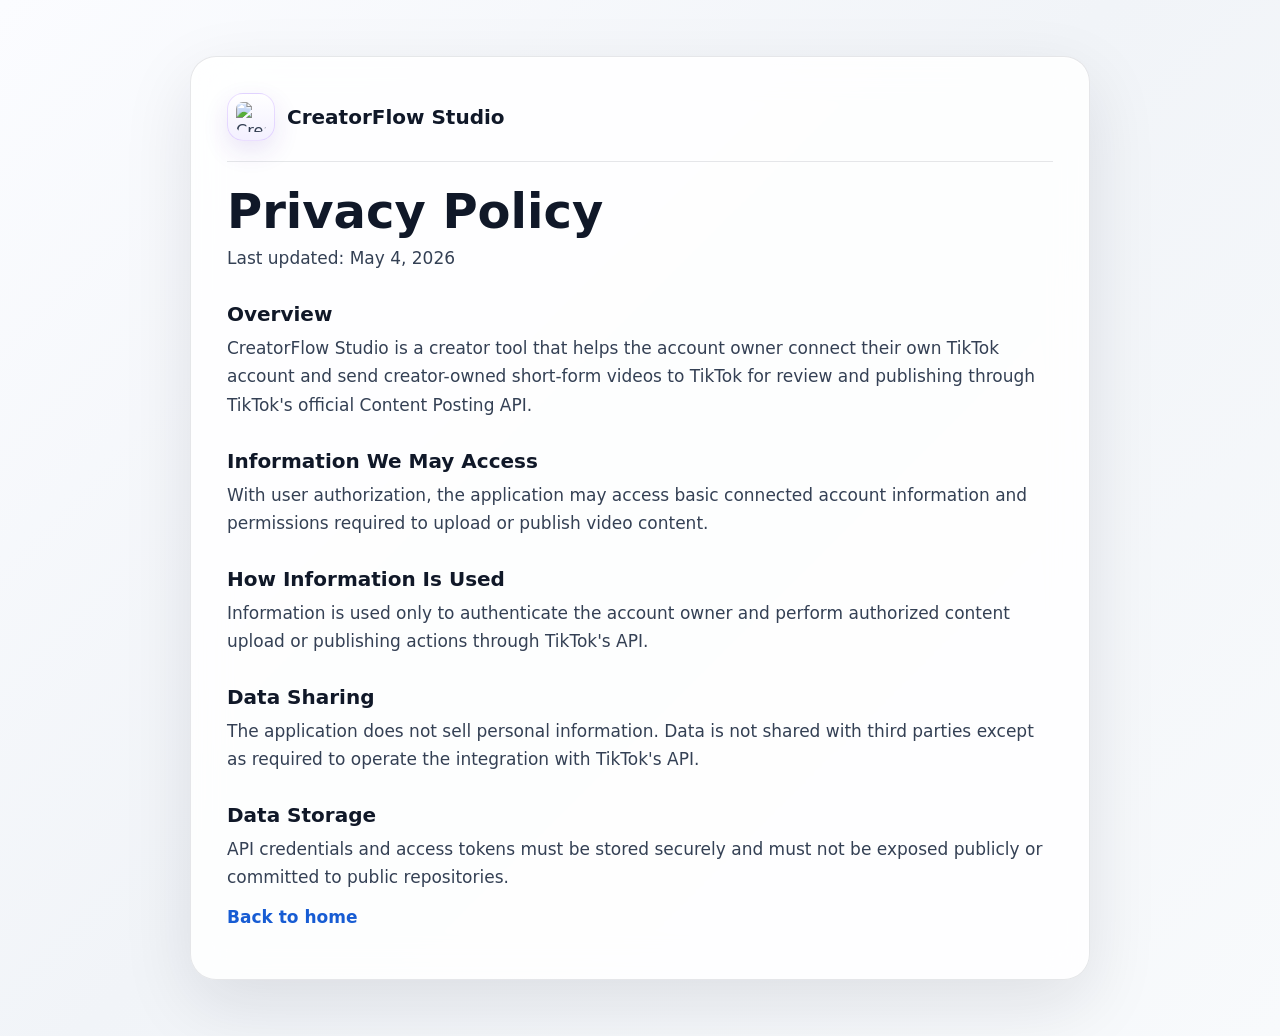
==== privacy/index.html @ 7079696f "deploy: 5b83715f78d4d8fff98981a2d959381d075ca284" ====
<!DOCTYPE html>
<html lang="en">
<head>
  <meta charset="UTF-8" />
  <link rel="icon" type="image/svg+xml" href="/creatorflow-studio/favicon.svg" />
  <meta name="viewport" content="width=device-width, initial-scale=1.0" />
  <title>CreatorFlow Studio | Privacy Policy</title>
  <style>
    :root {
      --font-sans: -apple-system, BlinkMacSystemFont, "SF Pro Display", "SF Pro Text", Inter, system-ui, sans-serif;
      --ink: #101828;
      --text: #344054;
      --muted: #667085;
      --border: rgba(16, 24, 40, 0.1);
      --shadow: 0 24px 70px rgba(15, 23, 42, 0.1), 0 1px 0 rgba(255, 255, 255, 0.86) inset;
    }
    * {
      box-sizing: border-box;
    }
    body {
      margin: 0;
      font-family: var(--font-sans);
      background: linear-gradient(135deg, #fbfcff 0%, #f1f4f8 48%, #f8fafc 100%);
      color: var(--text);
      line-height: 1.65;
      -webkit-font-smoothing: antialiased;
    }
    main {
      width: min(900px, calc(100% - 32px));
      margin: 0 auto;
      padding: 56px 0;
    }
    section {
      border: 1px solid var(--border);
      background: rgba(255, 255, 255, 0.86);
      border-radius: 26px;
      padding: 36px;
      box-shadow: var(--shadow);
      backdrop-filter: blur(18px);
    }
    .brand-header { display: flex; align-items: center; gap: 12px; margin-bottom: 20px; }
    .brand-icon {
      width: 48px;
      height: 48px;
      flex-shrink: 0;
      padding: 8px;
      border: 1px solid rgba(134, 59, 255, 0.16);
      border-radius: 16px;
      background: linear-gradient(180deg, #ffffff 0%, #f3f0ff 100%);
      box-shadow: 0 10px 26px rgba(91, 33, 182, 0.12);
    }
    .brand-name { font-size: 20px; font-weight: 760; color: var(--ink); }
    .brand-divider { border: none; border-top: 1px solid var(--border); margin: 0 0 24px; }
    h1 { font-size: clamp(34px, 6vw, 48px); line-height: 1.05; margin: 0 0 8px; color: var(--ink); }
    h2 { margin: 30px 0 8px; color: var(--ink); font-size: 20px; line-height: 1.2; }
    p { color: var(--text); font-size: 17px; margin: 0 0 12px; }
    a { color: #175cd3; font-weight: 650; text-decoration: none; text-underline-offset: 3px; }
    a:hover { text-decoration: underline; }
    a:focus-visible { outline: 3px solid rgba(10, 132, 255, 0.28); outline-offset: 3px; }
    @media (max-width: 640px) {
      main { width: min(100% - 24px, 900px); padding: 24px 0; }
      section { padding: 24px; border-radius: 22px; }
      p { font-size: 16px; }
    }
  </style>
</head>
<body>
  <main>
    <section>
      <div class="brand-header">
        <img src="/creatorflow-studio/favicon.svg" alt="CreatorFlow Studio" class="brand-icon" />
        <span class="brand-name">CreatorFlow Studio</span>
      </div>
      <hr class="brand-divider" />
      <h1>Privacy Policy</h1>
      <p>Last updated: May 4, 2026</p>

      <h2>Overview</h2>
      <p>CreatorFlow Studio is a creator tool that helps the account owner connect their own TikTok account and send creator-owned short-form videos to TikTok for review and publishing through TikTok's official Content Posting API.</p>

      <h2>Information We May Access</h2>
      <p>With user authorization, the application may access basic connected account information and permissions required to upload or publish video content.</p>

      <h2>How Information Is Used</h2>
      <p>Information is used only to authenticate the account owner and perform authorized content upload or publishing actions through TikTok's API.</p>

      <h2>Data Sharing</h2>
      <p>The application does not sell personal information. Data is not shared with third parties except as required to operate the integration with TikTok's API.</p>

      <h2>Data Storage</h2>
      <p>API credentials and access tokens must be stored securely and must not be exposed publicly or committed to public repositories.</p>

      <p><a href="/creatorflow-studio/">Back to home</a></p>
    </section>
  </main>
</body>
</html>
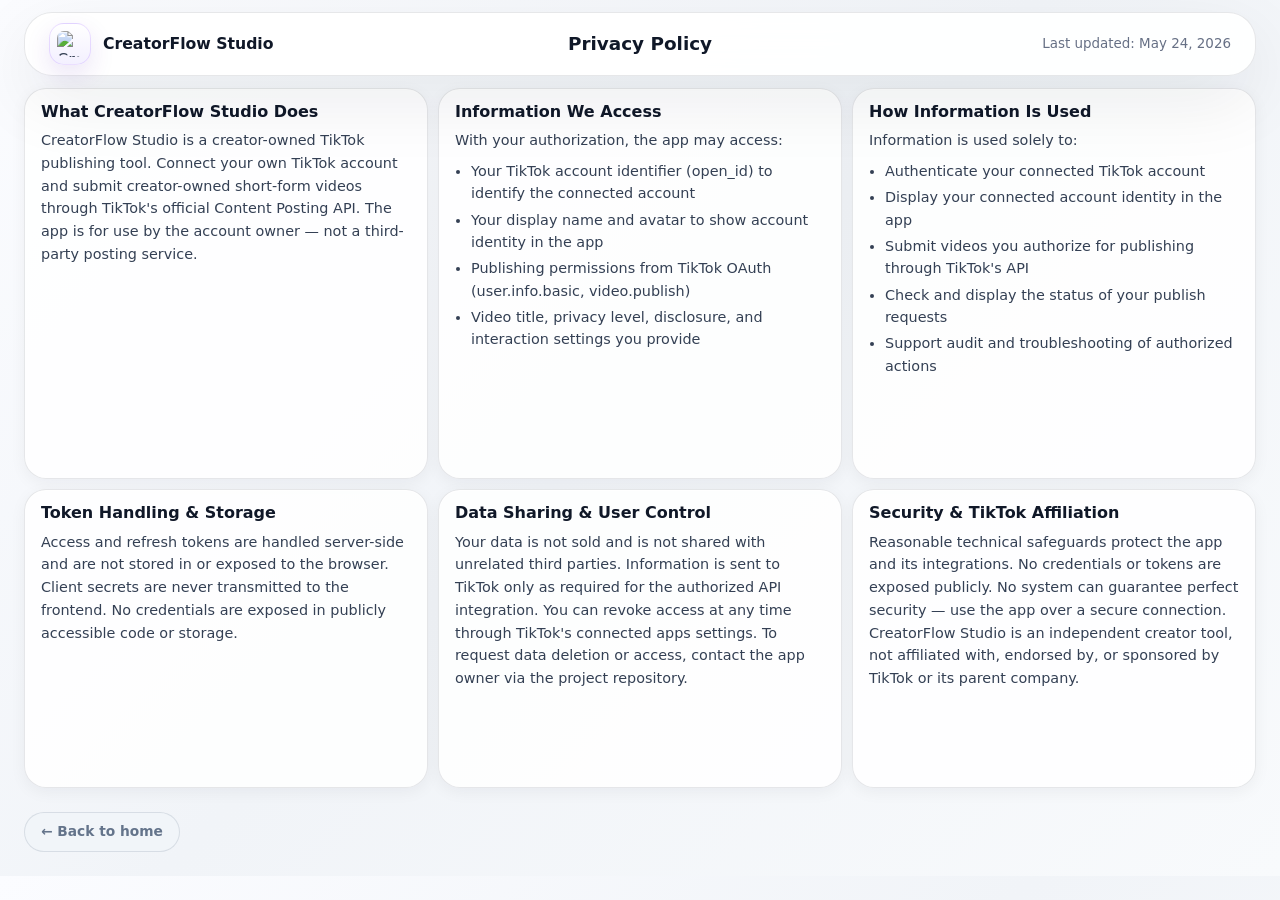
==== commit 43dc95b2: "deploy: 734001255e24398b7097751422fc98a44cd404ad" ====
--- a/privacy/index.html
+++ b/privacy/index.html
@@ -7,91 +7,239 @@
   <title>CreatorFlow Studio | Privacy Policy</title>
   <style>
     :root {
-      --font-sans: -apple-system, BlinkMacSystemFont, "SF Pro Display", "SF Pro Text", Inter, system-ui, sans-serif;
+      --font: system-ui, -apple-system, BlinkMacSystemFont, "SF Pro Display", "SF Pro Text", "Segoe UI", sans-serif;
       --ink: #101828;
-      --text: #344054;
+      --ink-soft: #344054;
       --muted: #667085;
       --border: rgba(16, 24, 40, 0.1);
-      --shadow: 0 24px 70px rgba(15, 23, 42, 0.1), 0 1px 0 rgba(255, 255, 255, 0.86) inset;
-    }
-    * {
-      box-sizing: border-box;
-    }
+      --shadow-hero: 0 24px 70px rgba(15, 23, 42, 0.08), 0 1px 0 rgba(255, 255, 255, 0.86) inset;
+      --shadow-card: 0 4px 16px rgba(15, 23, 42, 0.05), 0 1px 0 rgba(255, 255, 255, 0.86) inset;
+    }
+    * { box-sizing: border-box; }
     body {
       margin: 0;
-      font-family: var(--font-sans);
+      font-family: var(--font);
       background: linear-gradient(135deg, #fbfcff 0%, #f1f4f8 48%, #f8fafc 100%);
-      color: var(--text);
-      line-height: 1.65;
+      color: var(--ink-soft);
+      line-height: 1.58;
       -webkit-font-smoothing: antialiased;
     }
     main {
-      width: min(900px, calc(100% - 32px));
+      width: min(1300px, calc(100vw - 48px));
       margin: 0 auto;
-      padding: 56px 0;
-    }
-    section {
+      padding: 12px 0 24px;
+      display: flex;
+      flex-direction: column;
+      min-height: calc(100vh - 24px);
+    }
+    .hero {
+      display: grid;
+      grid-template-columns: 1fr auto 1fr;
+      align-items: center;
+      gap: 16px;
+      padding: 10px 24px;
+      margin-bottom: 12px;
       border: 1px solid var(--border);
-      background: rgba(255, 255, 255, 0.86);
-      border-radius: 26px;
-      padding: 36px;
-      box-shadow: var(--shadow);
+      border-radius: 28px;
+      background: rgba(255, 255, 255, 0.92);
+      box-shadow: var(--shadow-hero);
+      -webkit-backdrop-filter: blur(18px);
       backdrop-filter: blur(18px);
     }
-    .brand-header { display: flex; align-items: center; gap: 12px; margin-bottom: 20px; }
+    .hero-brand {
+      display: flex;
+      align-items: center;
+      gap: 12px;
+    }
+    .hero-title {
+      margin: 0;
+      font-size: 1.15rem;
+      font-weight: 760;
+      line-height: 1.2;
+      color: var(--ink);
+      text-align: center;
+      white-space: nowrap;
+    }
+    .hero-date {
+      margin: 0;
+      font-size: 0.84rem;
+      color: var(--muted);
+      text-align: right;
+      white-space: nowrap;
+    }
     .brand-icon {
-      width: 48px;
-      height: 48px;
+      width: 42px;
+      height: 42px;
       flex-shrink: 0;
-      padding: 8px;
+      padding: 7px;
       border: 1px solid rgba(134, 59, 255, 0.16);
-      border-radius: 16px;
+      border-radius: 15px;
       background: linear-gradient(180deg, #ffffff 0%, #f3f0ff 100%);
       box-shadow: 0 10px 26px rgba(91, 33, 182, 0.12);
     }
-    .brand-name { font-size: 20px; font-weight: 760; color: var(--ink); }
-    .brand-divider { border: none; border-top: 1px solid var(--border); margin: 0 0 24px; }
-    h1 { font-size: clamp(34px, 6vw, 48px); line-height: 1.05; margin: 0 0 8px; color: var(--ink); }
-    h2 { margin: 30px 0 8px; color: var(--ink); font-size: 20px; line-height: 1.2; }
-    p { color: var(--text); font-size: 17px; margin: 0 0 12px; }
-    a { color: #175cd3; font-weight: 650; text-decoration: none; text-underline-offset: 3px; }
-    a:hover { text-decoration: underline; }
-    a:focus-visible { outline: 3px solid rgba(10, 132, 255, 0.28); outline-offset: 3px; }
-    @media (max-width: 640px) {
-      main { width: min(100% - 24px, 900px); padding: 24px 0; }
-      section { padding: 24px; border-radius: 22px; }
-      p { font-size: 16px; }
+    .brand-name {
+      font-size: 0.98rem;
+      font-weight: 760;
+      color: var(--ink);
+    }
+    .grid {
+      display: grid;
+      grid-template-columns: 1fr 1fr 1fr;
+      gap: 10px;
+      margin-bottom: 14px;
+      flex: 1;
+      align-content: stretch;
+    }
+    .sec {
+      padding: 13px 16px;
+      border: 1px solid var(--border);
+      border-radius: 22px;
+      background: rgba(255, 255, 255, 0.86);
+      box-shadow: var(--shadow-card);
+    }
+    h2 {
+      margin: 0 0 8px;
+      font-size: 1.0rem;
+      font-weight: 760;
+      line-height: 1.2;
+      color: var(--ink);
+    }
+    p {
+      margin: 0 0 8px;
+      font-size: 0.9rem;
+      line-height: 1.58;
+      color: var(--ink-soft);
+    }
+    p:last-child { margin-bottom: 0; }
+    ul {
+      margin: 5px 0 8px;
+      padding-left: 16px;
+      list-style: disc;
+    }
+    ul:last-child { margin-bottom: 0; }
+    li {
+      margin-bottom: 4px;
+      font-size: 0.9rem;
+      line-height: 1.55;
+      color: var(--ink-soft);
+    }
+    .footer { margin-top: 10px; }
+    .back-link {
+      display: inline-flex;
+      align-items: center;
+      padding: 8px 16px;
+      border: 1px solid rgba(100, 116, 139, 0.18);
+      border-radius: 999px;
+      background: rgba(241, 245, 249, 0.88);
+      color: #64748b;
+      font-size: 0.86rem;
+      font-weight: 650;
+      text-decoration: none;
+      transition: background 150ms ease, color 150ms ease, border-color 150ms ease;
+    }
+    .back-link:hover {
+      border-color: rgba(100, 116, 139, 0.3);
+      background: rgba(226, 232, 240, 0.95);
+      color: var(--ink);
+    }
+    @media (max-width: 900px) {
+      main { width: calc(100vw - 32px); padding: 12px 0 24px; }
+      .hero { grid-template-columns: 1fr; padding: 14px 22px; gap: 4px; }
+      .hero-title { text-align: left; }
+      .hero-date { text-align: left; }
+      .grid { grid-template-columns: 1fr; gap: 10px; }
+    }
+    @media (max-width: 560px) {
+      main { width: calc(100vw - 24px); padding: 10px 0 24px; }
+      .hero { padding: 14px 18px; border-radius: 22px; }
+      .sec { padding: 13px 14px; border-radius: 18px; }
     }
   </style>
 </head>
 <body>
   <main>
-    <section>
-      <div class="brand-header">
+
+    <div class="hero">
+      <div class="hero-brand">
         <img src="/creatorflow-studio/favicon.svg" alt="CreatorFlow Studio" class="brand-icon" />
         <span class="brand-name">CreatorFlow Studio</span>
       </div>
-      <hr class="brand-divider" />
-      <h1>Privacy Policy</h1>
-      <p>Last updated: May 4, 2026</p>
-
-      <h2>Overview</h2>
-      <p>CreatorFlow Studio is a creator tool that helps the account owner connect their own TikTok account and send creator-owned short-form videos to TikTok for review and publishing through TikTok's official Content Posting API.</p>
-
-      <h2>Information We May Access</h2>
-      <p>With user authorization, the application may access basic connected account information and permissions required to upload or publish video content.</p>
-
-      <h2>How Information Is Used</h2>
-      <p>Information is used only to authenticate the account owner and perform authorized content upload or publishing actions through TikTok's API.</p>
-
-      <h2>Data Sharing</h2>
-      <p>The application does not sell personal information. Data is not shared with third parties except as required to operate the integration with TikTok's API.</p>
-
-      <h2>Data Storage</h2>
-      <p>API credentials and access tokens must be stored securely and must not be exposed publicly or committed to public repositories.</p>
-
-      <p><a href="/creatorflow-studio/">Back to home</a></p>
-    </section>
+      <h1 class="hero-title">Privacy Policy</h1>
+      <span class="hero-date">Last updated: May 24, 2026</span>
+    </div>
+
+    <div class="grid">
+
+      <div class="sec">
+        <h2>What CreatorFlow Studio Does</h2>
+        <p>
+          CreatorFlow Studio is a creator-owned TikTok publishing tool. Connect your
+          own TikTok account and submit creator-owned short-form videos through
+          TikTok's official Content Posting API. The app is for use by the account
+          owner — not a third-party posting service.
+        </p>
+      </div>
+
+      <div class="sec">
+        <h2>Information We Access</h2>
+        <p>With your authorization, the app may access:</p>
+        <ul>
+          <li>Your TikTok account identifier (open_id) to identify the connected account</li>
+          <li>Your display name and avatar to show account identity in the app</li>
+          <li>Publishing permissions from TikTok OAuth (user.info.basic, video.publish)</li>
+          <li>Video title, privacy level, disclosure, and interaction settings you provide</li>
+        </ul>
+      </div>
+
+      <div class="sec">
+        <h2>How Information Is Used</h2>
+        <p>Information is used solely to:</p>
+        <ul>
+          <li>Authenticate your connected TikTok account</li>
+          <li>Display your connected account identity in the app</li>
+          <li>Submit videos you authorize for publishing through TikTok's API</li>
+          <li>Check and display the status of your publish requests</li>
+          <li>Support audit and troubleshooting of authorized actions</li>
+        </ul>
+      </div>
+
+      <div class="sec">
+        <h2>Token Handling &amp; Storage</h2>
+        <p>
+          Access and refresh tokens are handled server-side and are not stored in or
+          exposed to the browser. Client secrets are never transmitted to the frontend.
+          No credentials are exposed in publicly accessible code or storage.
+        </p>
+      </div>
+
+      <div class="sec">
+        <h2>Data Sharing &amp; User Control</h2>
+        <p>
+          Your data is not sold and is not shared with unrelated third parties.
+          Information is sent to TikTok only as required for the authorized API
+          integration. You can revoke access at any time through TikTok's connected
+          apps settings. To request data deletion or access, contact the app owner
+          via the project repository.
+        </p>
+      </div>
+
+      <div class="sec">
+        <h2>Security &amp; TikTok Affiliation</h2>
+        <p>
+          Reasonable technical safeguards protect the app and its integrations. No
+          credentials or tokens are exposed publicly. No system can guarantee perfect
+          security — use the app over a secure connection. CreatorFlow Studio is an
+          independent creator tool, not affiliated with, endorsed by, or sponsored by
+          TikTok or its parent company.
+        </p>
+      </div>
+
+    </div>
+
+    <div class="footer">
+      <a href="/creatorflow-studio/" class="back-link">← Back to home</a>
+    </div>
+
   </main>
 </body>
 </html>
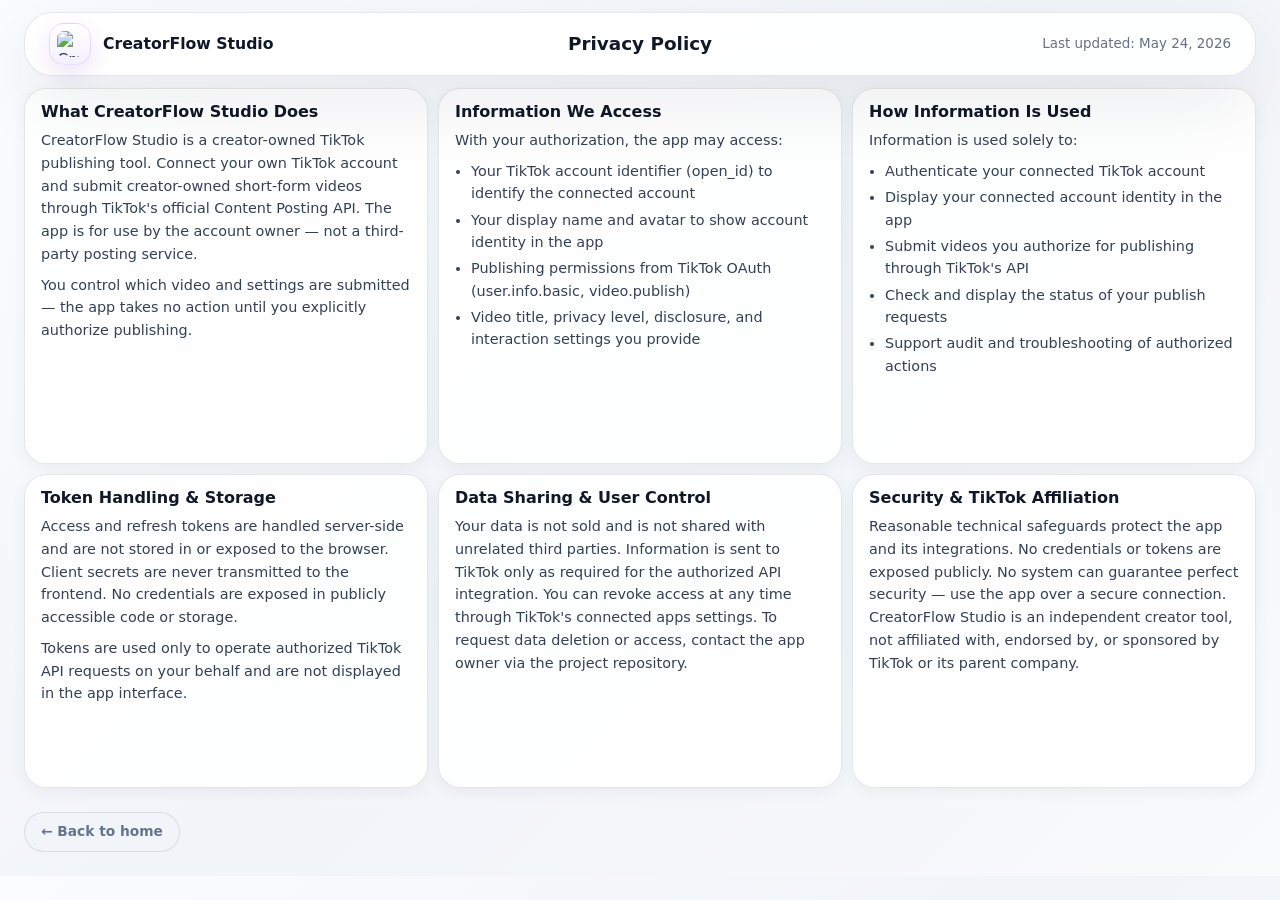
==== commit 32f01bc7: "deploy: d86bf59a980293cd37f2d81b9fcd0d3d31642874" ====
--- a/privacy/index.html
+++ b/privacy/index.html
@@ -142,6 +142,9 @@
       background: rgba(226, 232, 240, 0.95);
       color: var(--ink);
     }
+    @media (min-width: 901px) {
+      .sec { min-height: 205px; }
+    }
     @media (max-width: 900px) {
       main { width: calc(100vw - 32px); padding: 12px 0 24px; }
       .hero { grid-template-columns: 1fr; padding: 14px 22px; gap: 4px; }
@@ -177,6 +180,10 @@
           own TikTok account and submit creator-owned short-form videos through
           TikTok's official Content Posting API. The app is for use by the account
           owner — not a third-party posting service.
+        </p>
+        <p>
+          You control which video and settings are submitted — the app takes no action
+          until you explicitly authorize publishing.
         </p>
       </div>
 
@@ -210,6 +217,10 @@
           exposed to the browser. Client secrets are never transmitted to the frontend.
           No credentials are exposed in publicly accessible code or storage.
         </p>
+        <p>
+          Tokens are used only to operate authorized TikTok API requests on your behalf
+          and are not displayed in the app interface.
+        </p>
       </div>
 
       <div class="sec">
